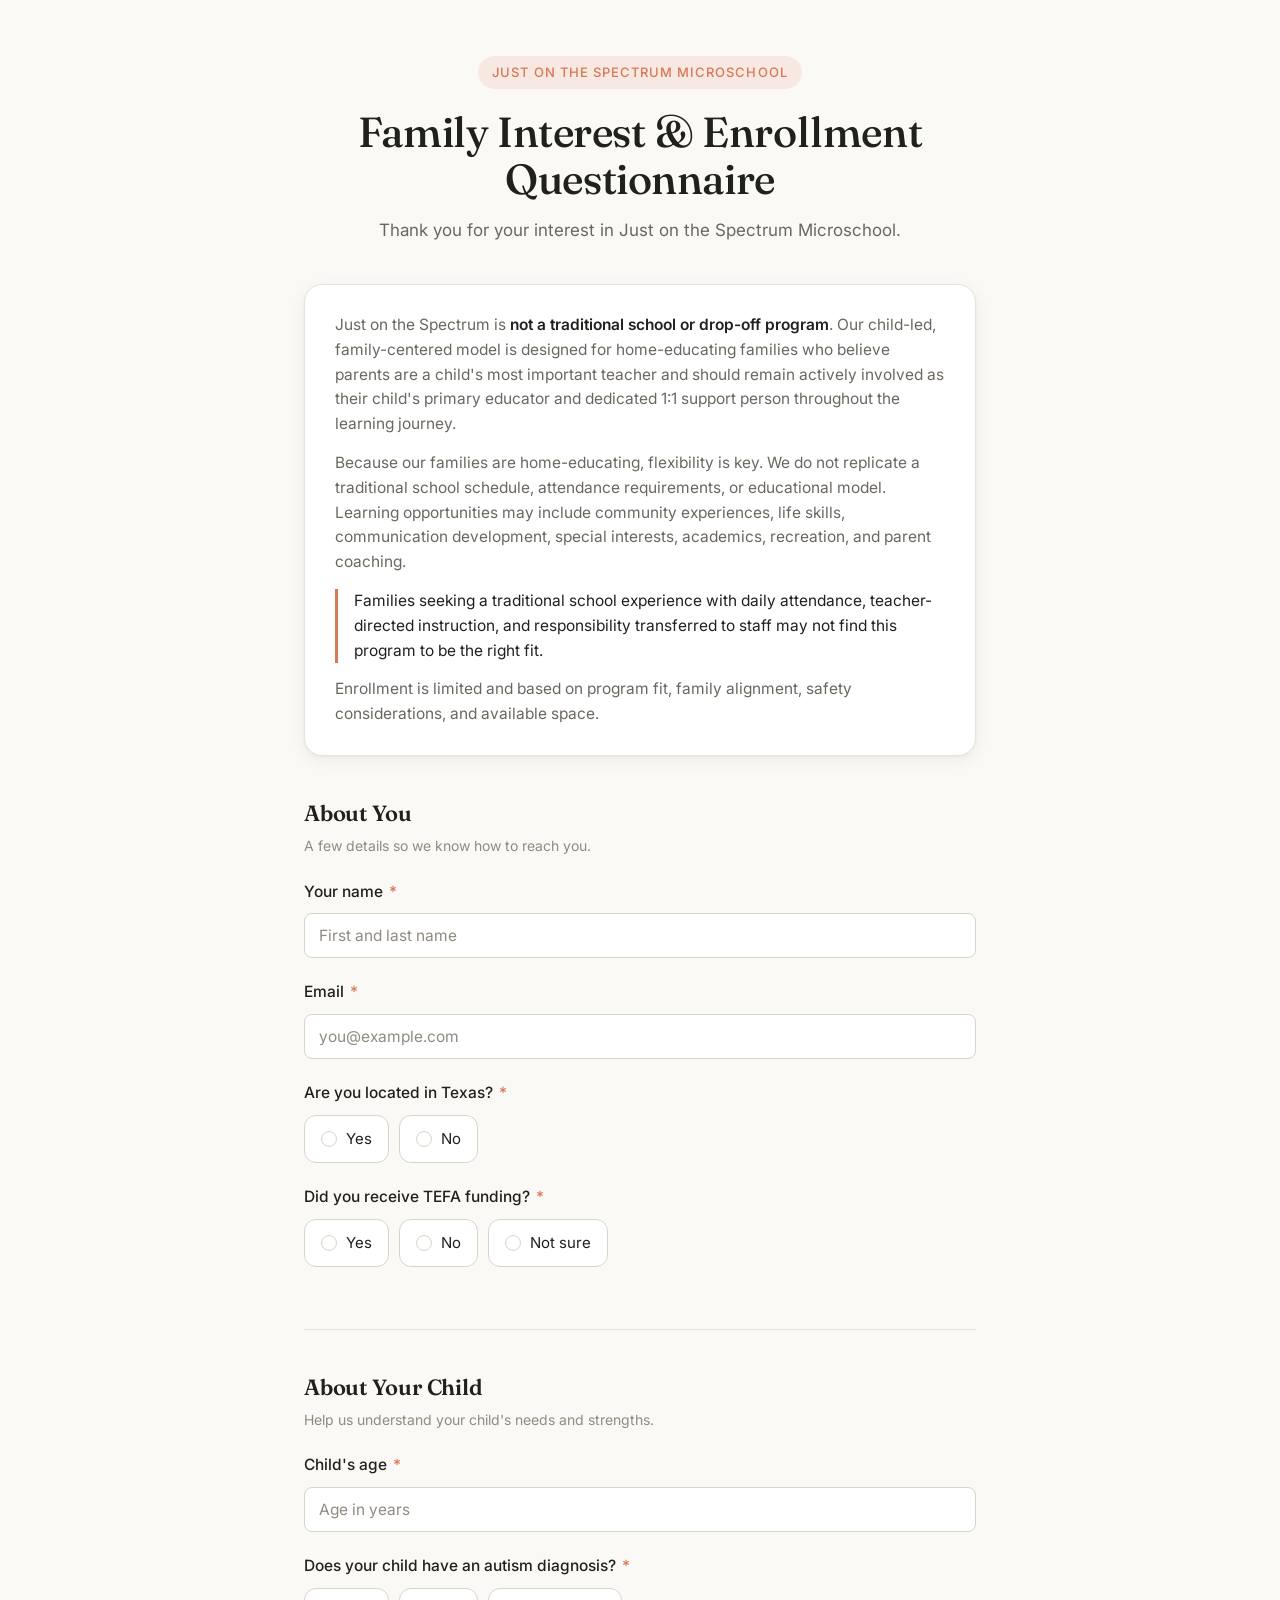
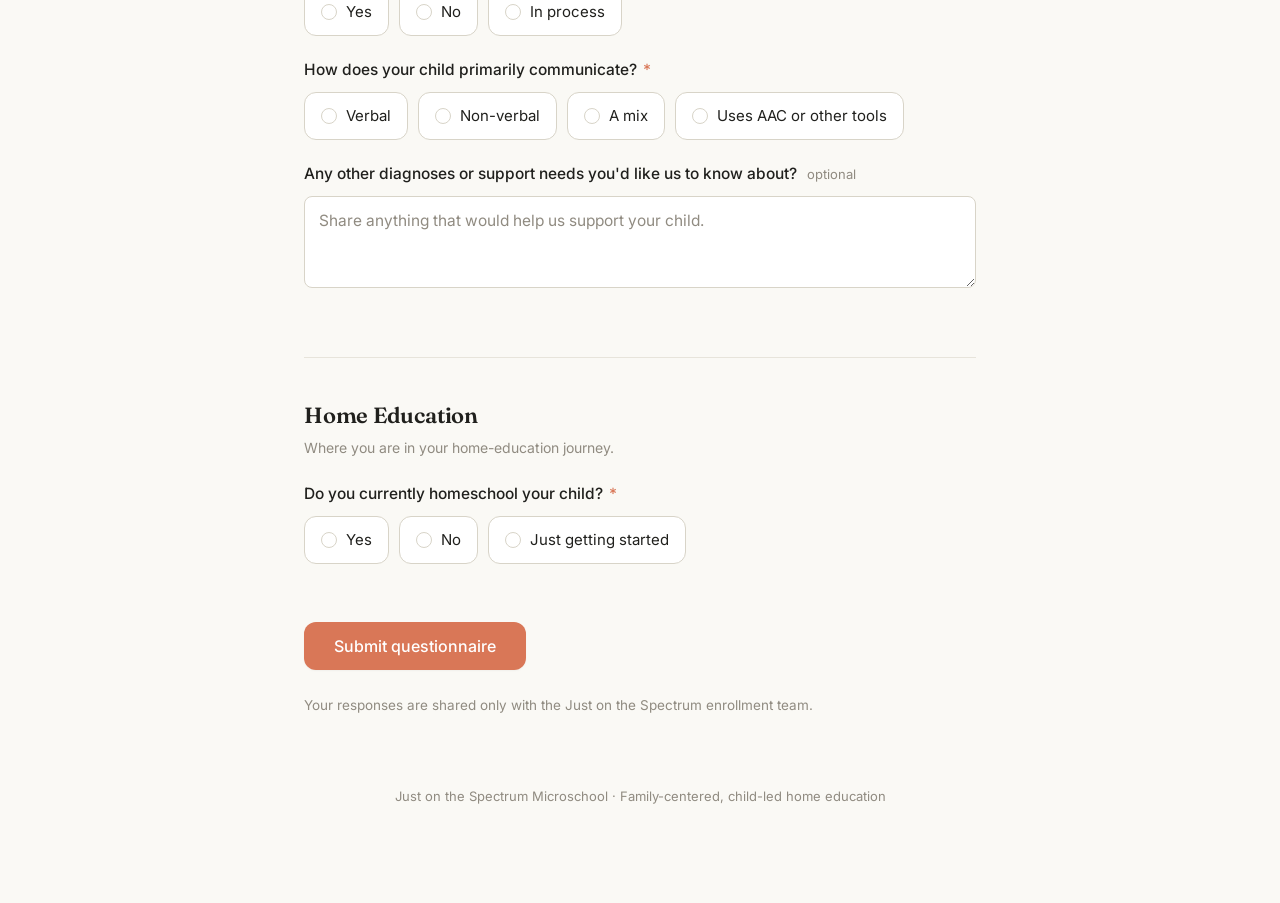
==== index.html @ be4e8361 "Add Family Interest & Enrollment Questionnaire (design.md light mode)" ====
<!DOCTYPE html>
<html lang="en">
<head>
  <meta charset="UTF-8" />
  <meta name="viewport" content="width=device-width, initial-scale=1.0" />
  <title>Family Interest &amp; Enrollment Questionnaire — Just on the Spectrum Microschool</title>
  <link rel="preconnect" href="https://fonts.googleapis.com" />
  <link rel="preconnect" href="https://fonts.gstatic.com" crossorigin />
  <link
    href="https://fonts.googleapis.com/css2?family=Fraunces:opsz,wght@9..144,400;9..144,500;9..144,600&family=Inter:wght@400;450;500;600&display=swap"
    rel="stylesheet"
  />
  <style>
    /* ===== design.md — light mode tokens ===== */
    :root {
      /* Warm paper / Anthropic-flavored neutrals */
      --bg:            #faf9f5;
      --bg-subtle:     #f3f1ea;
      --surface:       #ffffff;
      --surface-alt:   #fbfaf6;

      /* Ink */
      --text:          #20201d;
      --text-muted:    #6b675f;
      --text-faint:    #908b81;

      /* Lines */
      --border:        #e7e4db;
      --border-strong: #d8d4c8;

      /* Claude coral accent */
      --accent:        #d97757;
      --accent-hover:  #c45d3a;
      --accent-soft:   #f7e9e2;
      --accent-ring:   rgba(217, 119, 87, 0.28);

      /* Radii */
      --r-sm: 8px;
      --r-md: 12px;
      --r-lg: 18px;

      /* Shadow */
      --shadow-sm: 0 1px 2px rgba(32, 32, 29, 0.04);
      --shadow-md: 0 4px 16px rgba(32, 32, 29, 0.06), 0 1px 3px rgba(32, 32, 29, 0.05);

      /* Type */
      --font-serif: "Fraunces", Georgia, "Times New Roman", serif;
      --font-sans:  "Inter", system-ui, -apple-system, "Segoe UI", Roboto, sans-serif;
    }

    * { box-sizing: border-box; }

    html { -webkit-text-size-adjust: 100%; }

    body {
      margin: 0;
      font-family: var(--font-sans);
      font-size: 16px;
      line-height: 1.6;
      color: var(--text);
      background: var(--bg);
      -webkit-font-smoothing: antialiased;
      text-rendering: optimizeLegibility;
    }

    .page {
      max-width: 720px;
      margin: 0 auto;
      padding: 56px 24px 96px;
    }

    /* ===== Header ===== */
    .masthead {
      text-align: center;
      margin-bottom: 40px;
    }
    .eyebrow {
      display: inline-block;
      font-size: 13px;
      font-weight: 500;
      letter-spacing: 0.08em;
      text-transform: uppercase;
      color: var(--accent);
      background: var(--accent-soft);
      padding: 6px 14px;
      border-radius: 999px;
      margin-bottom: 20px;
    }
    h1 {
      font-family: var(--font-serif);
      font-weight: 500;
      font-size: clamp(30px, 5vw, 42px);
      line-height: 1.12;
      letter-spacing: -0.01em;
      margin: 0 0 14px;
    }
    .lede {
      color: var(--text-muted);
      font-size: 17px;
      max-width: 52ch;
      margin: 0 auto;
    }

    /* ===== Intro / context card ===== */
    .context {
      background: var(--surface);
      border: 1px solid var(--border);
      border-radius: var(--r-lg);
      box-shadow: var(--shadow-md);
      padding: 28px 30px;
      margin-bottom: 40px;
    }
    .context p {
      margin: 0 0 14px;
      color: var(--text-muted);
      font-size: 15.5px;
    }
    .context p:last-child { margin-bottom: 0; }
    .context strong { color: var(--text); font-weight: 600; }
    .context .note {
      border-left: 3px solid var(--accent);
      padding-left: 16px;
      color: var(--text);
    }

    /* ===== Form ===== */
    form { display: block; }

    fieldset {
      border: none;
      margin: 0 0 36px;
      padding: 0;
    }
    legend {
      font-family: var(--font-serif);
      font-weight: 600;
      font-size: 22px;
      letter-spacing: -0.01em;
      color: var(--text);
      padding: 0;
      margin-bottom: 4px;
    }
    .section-hint {
      color: var(--text-faint);
      font-size: 14px;
      margin: 0 0 22px;
    }

    .field { margin-bottom: 22px; }

    label.q,
    .q-label {
      display: block;
      font-weight: 500;
      font-size: 15.5px;
      color: var(--text);
      margin-bottom: 9px;
    }
    .req { color: var(--accent); margin-left: 2px; }
    .optional {
      color: var(--text-faint);
      font-weight: 400;
      font-size: 13px;
      margin-left: 6px;
    }

    /* Text inputs */
    input[type="text"],
    input[type="email"],
    input[type="number"],
    textarea {
      width: 100%;
      font-family: inherit;
      font-size: 15.5px;
      color: var(--text);
      background: var(--surface);
      border: 1px solid var(--border-strong);
      border-radius: var(--r-sm);
      padding: 12px 14px;
      transition: border-color 0.15s ease, box-shadow 0.15s ease;
    }
    input::placeholder,
    textarea::placeholder { color: var(--text-faint); }
    input:focus,
    textarea:focus {
      outline: none;
      border-color: var(--accent);
      box-shadow: 0 0 0 3px var(--accent-ring);
    }
    textarea { resize: vertical; min-height: 92px; line-height: 1.55; }

    /* Choice groups (radio rendered as soft pills/cards) */
    .choices {
      display: flex;
      flex-wrap: wrap;
      gap: 10px;
    }
    .choice {
      position: relative;
      display: inline-flex;
      align-items: center;
      gap: 9px;
      padding: 11px 16px;
      background: var(--surface);
      border: 1px solid var(--border-strong);
      border-radius: var(--r-md);
      cursor: pointer;
      font-size: 15px;
      color: var(--text);
      transition: border-color 0.15s ease, background 0.15s ease, box-shadow 0.15s ease;
      user-select: none;
    }
    .choice:hover { border-color: var(--accent); }
    .choice input {
      position: absolute;
      opacity: 0;
      pointer-events: none;
    }
    .dot {
      width: 16px;
      height: 16px;
      border-radius: 50%;
      border: 1.5px solid var(--border-strong);
      flex: none;
      transition: border-color 0.15s ease, box-shadow 0.15s ease;
    }
    .choice:hover .dot { border-color: var(--accent); }
    .choice input:checked ~ .dot {
      border-color: var(--accent);
      background: var(--accent);
      box-shadow: inset 0 0 0 3px var(--surface);
    }
    .choice:has(input:checked) {
      border-color: var(--accent);
      background: var(--accent-soft);
      box-shadow: 0 0 0 1px var(--accent);
    }
    .choice input:focus-visible ~ .dot {
      box-shadow: 0 0 0 3px var(--accent-ring);
    }

    /* Conditional / dependent field accent */
    .conditional {
      border-left: 2px solid var(--accent-soft);
      padding-left: 18px;
      margin-left: 2px;
    }

    /* Submit */
    .actions {
      display: flex;
      flex-direction: column;
      align-items: flex-start;
      gap: 12px;
      margin-top: 8px;
    }
    button[type="submit"] {
      font-family: inherit;
      font-size: 16px;
      font-weight: 500;
      color: #fff;
      background: var(--accent);
      border: none;
      border-radius: var(--r-md);
      padding: 14px 30px;
      cursor: pointer;
      box-shadow: var(--shadow-sm);
      transition: background 0.15s ease, transform 0.05s ease;
    }
    button[type="submit"]:hover { background: var(--accent-hover); }
    button[type="submit"]:active { transform: translateY(1px); }
    button[type="submit"]:focus-visible {
      outline: none;
      box-shadow: 0 0 0 3px var(--accent-ring);
    }
    .privacy {
      color: var(--text-faint);
      font-size: 13.5px;
    }

    hr.divider {
      border: none;
      border-top: 1px solid var(--border);
      margin: 40px 0;
    }

    footer {
      text-align: center;
      color: var(--text-faint);
      font-size: 13px;
      margin-top: 56px;
    }

    @media (max-width: 520px) {
      .page { padding: 36px 18px 72px; }
      .context { padding: 22px 20px; }
      .choices { gap: 8px; }
    }
  </style>
</head>
<body>
  <main class="page">
    <header class="masthead">
      <span class="eyebrow">Just on the Spectrum Microschool</span>
      <h1>Family Interest &amp; Enrollment Questionnaire</h1>
      <p class="lede">
        Thank you for your interest in Just on the Spectrum Microschool.
      </p>
    </header>

    <section class="context" aria-label="About our program">
      <p>
        Just on the Spectrum is <strong>not a traditional school or drop-off
        program</strong>. Our child-led, family-centered model is designed for
        home-educating families who believe parents are a child's most important
        teacher and should remain actively involved as their child's primary
        educator and dedicated 1:1 support person throughout the learning journey.
      </p>
      <p>
        Because our families are home-educating, flexibility is key. We do not
        replicate a traditional school schedule, attendance requirements, or
        educational model. Learning opportunities may include community
        experiences, life skills, communication development, special interests,
        academics, recreation, and parent coaching.
      </p>
      <p class="note">
        Families seeking a traditional school experience with daily attendance,
        teacher-directed instruction, and responsibility transferred to staff may
        not find this program to be the right fit.
      </p>
      <p>
        Enrollment is limited and based on program fit, family alignment, safety
        considerations, and available space.
      </p>
    </section>

    <form id="questionnaire" novalidate>
      <!-- ============ ABOUT YOU ============ -->
      <fieldset>
        <legend>About You</legend>
        <p class="section-hint">A few details so we know how to reach you.</p>

        <div class="field">
          <label class="q" for="name">Your name <span class="req">*</span></label>
          <input type="text" id="name" name="name" autocomplete="name"
                 placeholder="First and last name" required />
        </div>

        <div class="field">
          <label class="q" for="email">Email <span class="req">*</span></label>
          <input type="email" id="email" name="email" autocomplete="email"
                 placeholder="you@example.com" required />
        </div>

        <div class="field">
          <span class="q-label">Are you located in Texas? <span class="req">*</span></span>
          <div class="choices" role="radiogroup" aria-label="Located in Texas">
            <label class="choice"><input type="radio" name="in_texas" value="Yes" required /><span class="dot"></span>Yes</label>
            <label class="choice"><input type="radio" name="in_texas" value="No" /><span class="dot"></span>No</label>
          </div>
        </div>

        <div class="field">
          <span class="q-label">Did you receive TEFA funding? <span class="req">*</span></span>
          <div class="choices" role="radiogroup" aria-label="TEFA funding">
            <label class="choice"><input type="radio" name="tefa" value="Yes" required /><span class="dot"></span>Yes</label>
            <label class="choice"><input type="radio" name="tefa" value="No" /><span class="dot"></span>No</label>
            <label class="choice"><input type="radio" name="tefa" value="Not sure" /><span class="dot"></span>Not sure</label>
          </div>
        </div>

        <div class="field conditional" id="tefa_amount_wrap" hidden>
          <label class="q" for="tefa_amount">If yes, what amount were you awarded?</label>
          <input type="text" id="tefa_amount" name="tefa_amount"
                 inputmode="numeric" placeholder="e.g. $10,000" />
        </div>
      </fieldset>

      <hr class="divider" />

      <!-- ============ ABOUT YOUR CHILD ============ -->
      <fieldset>
        <legend>About Your Child</legend>
        <p class="section-hint">Help us understand your child's needs and strengths.</p>

        <div class="field">
          <label class="q" for="child_age">Child's age <span class="req">*</span></label>
          <input type="number" id="child_age" name="child_age" min="0" max="22"
                 placeholder="Age in years" required />
        </div>

        <div class="field">
          <span class="q-label">Does your child have an autism diagnosis? <span class="req">*</span></span>
          <div class="choices" role="radiogroup" aria-label="Autism diagnosis">
            <label class="choice"><input type="radio" name="autism_dx" value="Yes" required /><span class="dot"></span>Yes</label>
            <label class="choice"><input type="radio" name="autism_dx" value="No" /><span class="dot"></span>No</label>
            <label class="choice"><input type="radio" name="autism_dx" value="In process" /><span class="dot"></span>In process</label>
          </div>
        </div>

        <div class="field conditional" id="support_level_wrap" hidden>
          <span class="q-label">If yes, what support level? <span class="optional">optional</span></span>
          <div class="choices" role="radiogroup" aria-label="Support level">
            <label class="choice"><input type="radio" name="support_level" value="Level 1" /><span class="dot"></span>Level 1</label>
            <label class="choice"><input type="radio" name="support_level" value="Level 2" /><span class="dot"></span>Level 2</label>
            <label class="choice"><input type="radio" name="support_level" value="Level 3" /><span class="dot"></span>Level 3</label>
            <label class="choice"><input type="radio" name="support_level" value="Not sure" /><span class="dot"></span>Not sure</label>
          </div>
        </div>

        <div class="field">
          <span class="q-label">How does your child primarily communicate? <span class="req">*</span></span>
          <div class="choices" role="radiogroup" aria-label="Communication">
            <label class="choice"><input type="radio" name="communication" value="Verbal" required /><span class="dot"></span>Verbal</label>
            <label class="choice"><input type="radio" name="communication" value="Non-verbal" /><span class="dot"></span>Non-verbal</label>
            <label class="choice"><input type="radio" name="communication" value="A mix" /><span class="dot"></span>A mix</label>
            <label class="choice"><input type="radio" name="communication" value="Uses AAC or other tools" /><span class="dot"></span>Uses AAC or other tools</label>
          </div>
        </div>

        <div class="field">
          <label class="q" for="other_dx">
            Any other diagnoses or support needs you'd like us to know about?
            <span class="optional">optional</span>
          </label>
          <textarea id="other_dx" name="other_dx"
                    placeholder="Share anything that would help us support your child."></textarea>
        </div>
      </fieldset>

      <hr class="divider" />

      <!-- ============ HOME EDUCATION ============ -->
      <fieldset>
        <legend>Home Education</legend>
        <p class="section-hint">Where you are in your home-education journey.</p>

        <div class="field">
          <span class="q-label">Do you currently homeschool your child? <span class="req">*</span></span>
          <div class="choices" role="radiogroup" aria-label="Currently homeschool">
            <label class="choice"><input type="radio" name="homeschool" value="Yes" required /><span class="dot"></span>Yes</label>
            <label class="choice"><input type="radio" name="homeschool" value="No" /><span class="dot"></span>No</label>
            <label class="choice"><input type="radio" name="homeschool" value="Just getting started" /><span class="dot"></span>Just getting started</label>
          </div>
        </div>

        <div class="field conditional" id="homeschool_length_wrap" hidden>
          <span class="q-label">If yes, how long?</span>
          <div class="choices" role="radiogroup" aria-label="How long homeschooling">
            <label class="choice"><input type="radio" name="homeschool_length" value="Less than a year" /><span class="dot"></span>Less than a year</label>
            <label class="choice"><input type="radio" name="homeschool_length" value="1–2 years" /><span class="dot"></span>1–2 years</label>
            <label class="choice"><input type="radio" name="homeschool_length" value="3+ years" /><span class="dot"></span>3+ years</label>
          </div>
        </div>
      </fieldset>

      <div class="actions">
        <button type="submit">Submit questionnaire</button>
        <p class="privacy">Your responses are shared only with the Just on the Spectrum enrollment team.</p>
      </div>
    </form>

    <footer>
      Just on the Spectrum Microschool · Family-centered, child-led home education
    </footer>
  </main>

  <script>
    // Show/hide dependent fields based on prior answers.
    function toggle(triggerName, wrapId, showValues) {
      var wrap = document.getElementById(wrapId);
      document.querySelectorAll('input[name="' + triggerName + '"]').forEach(function (input) {
        input.addEventListener('change', function () {
          var show = showValues.indexOf(input.value) !== -1 && input.checked;
          wrap.hidden = !show;
          if (!show) {
            // Clear any selection/value inside the hidden block.
            wrap.querySelectorAll('input, textarea').forEach(function (el) {
              if (el.type === 'radio' || el.type === 'checkbox') el.checked = false;
              else el.value = '';
            });
          }
        });
      });
    }

    toggle('tefa', 'tefa_amount_wrap', ['Yes']);
    toggle('autism_dx', 'support_level_wrap', ['Yes']);
    toggle('homeschool', 'homeschool_length_wrap', ['Yes']);

    // Basic submit handling (no backend wired up yet).
    document.getElementById('questionnaire').addEventListener('submit', function (e) {
      e.preventDefault();
      var form = e.target;

      // Native validation for required fields.
      if (!form.checkValidity()) {
        form.reportValidity();
        return;
      }

      var btn = form.querySelector('button[type="submit"]');
      btn.textContent = 'Thank you — submitted!';
      btn.disabled = true;
      btn.style.background = 'var(--accent-hover)';
    });
  </script>
</body>
</html>
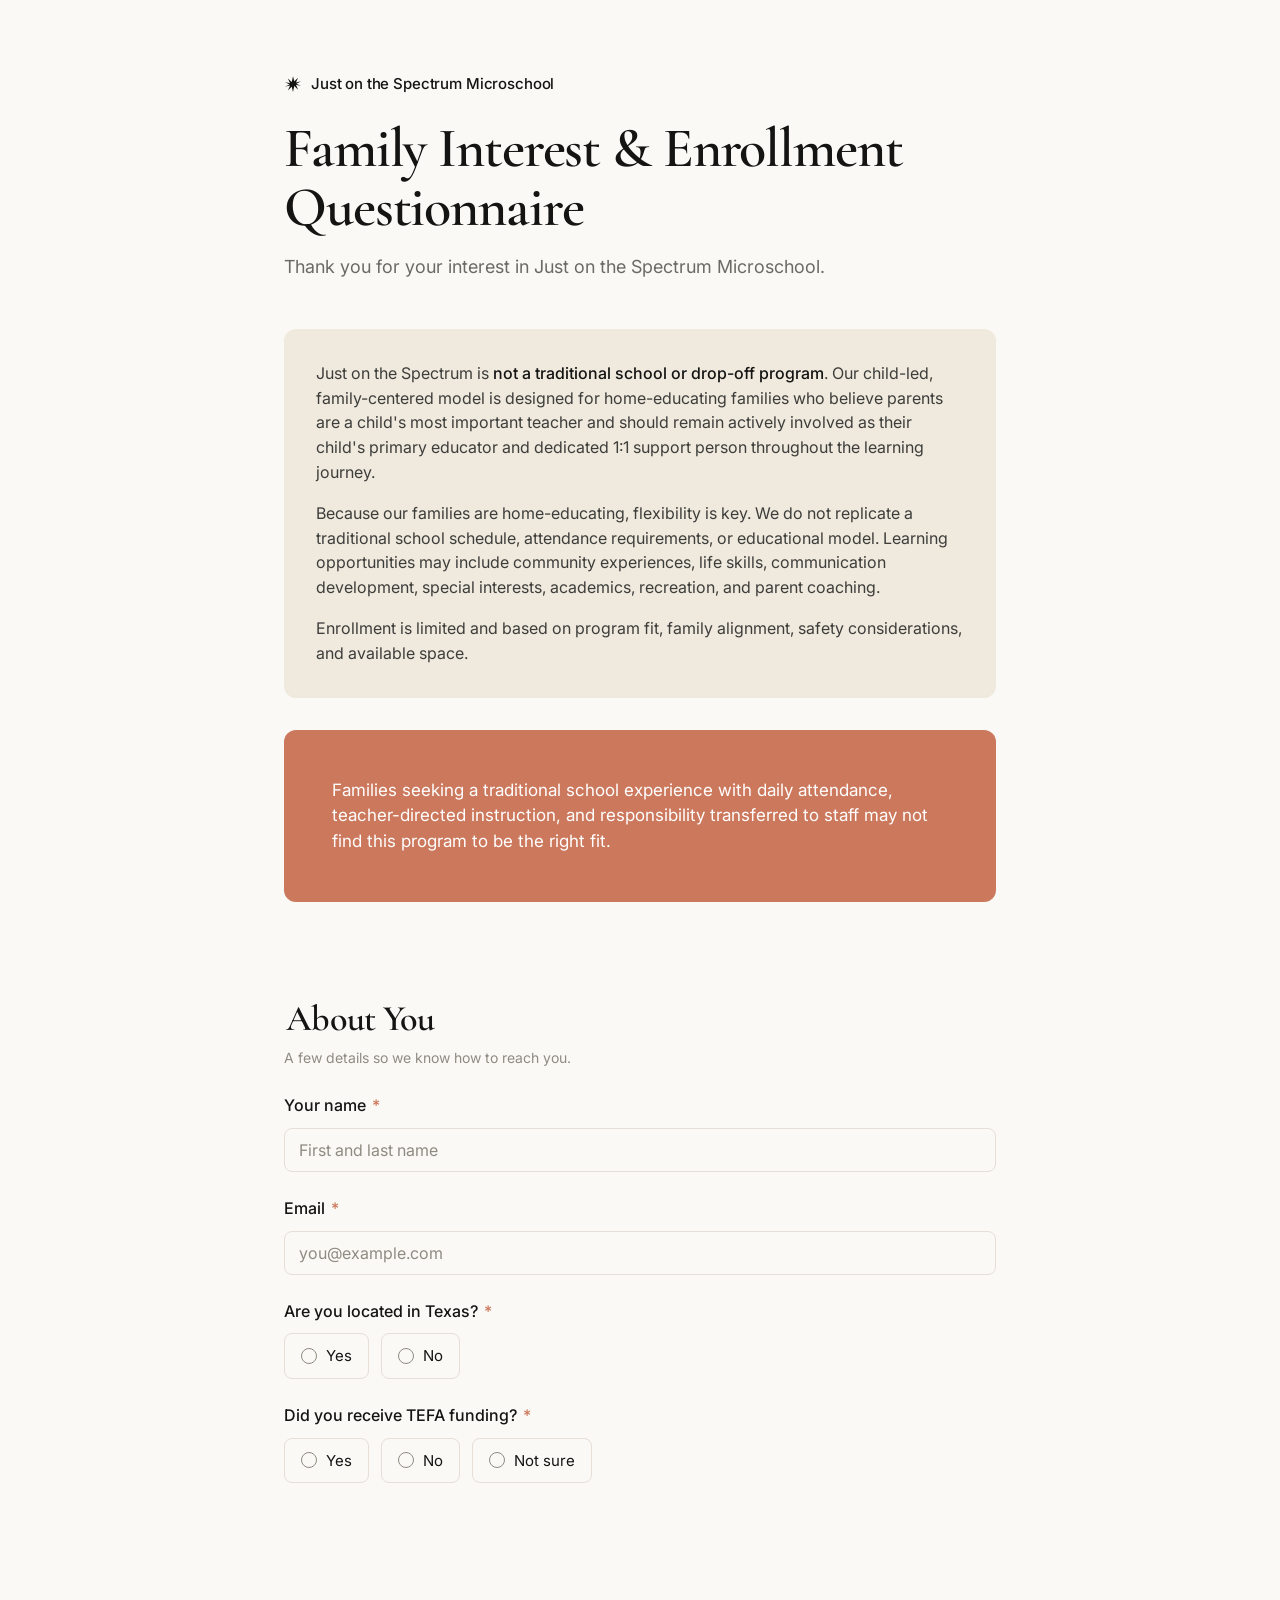
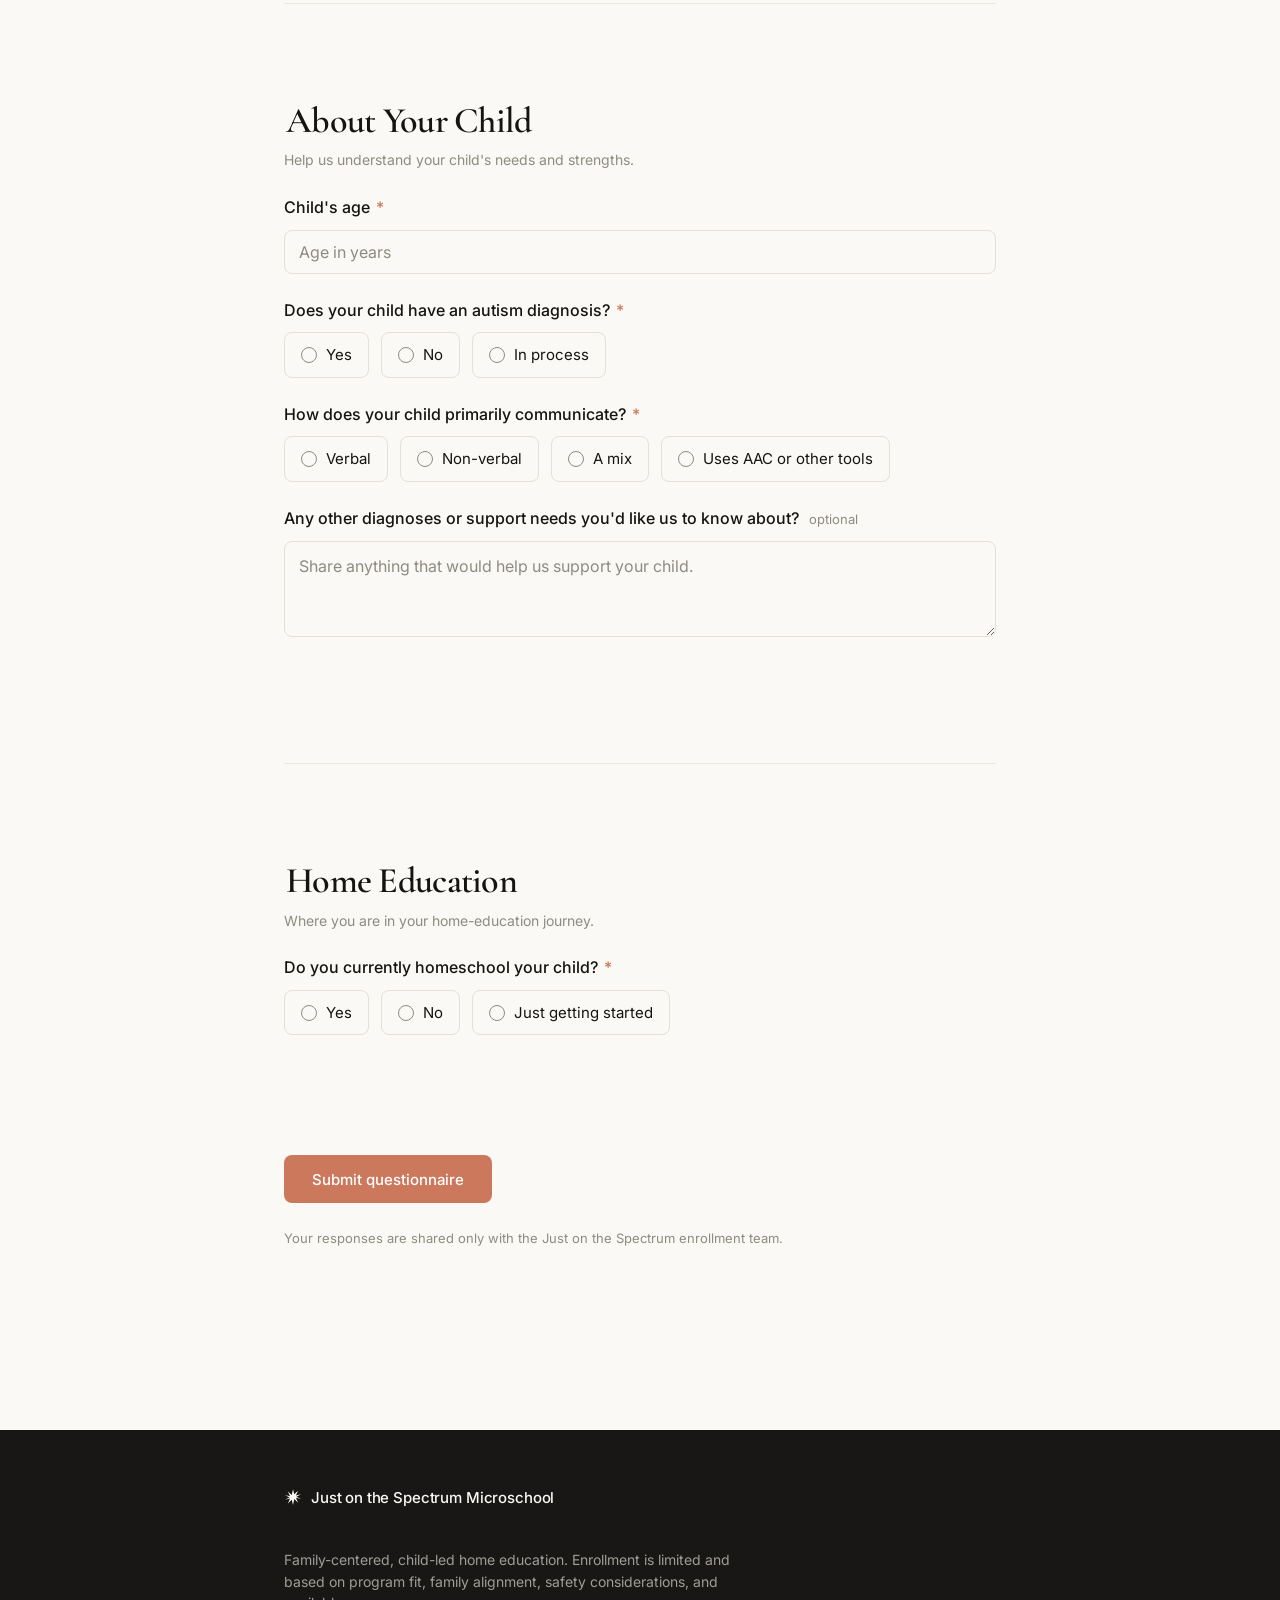
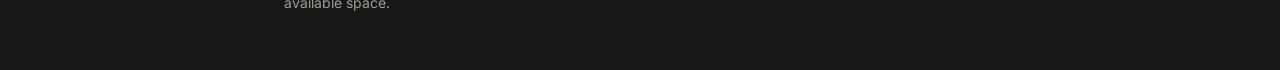
==== commit d71da838: "Align questionnaire to design.md spec: exact tokens, Cormorant display, coral callout, dark footer" ====
--- a/index.html
+++ b/index.html
@@ -7,210 +7,244 @@
   <link rel="preconnect" href="https://fonts.googleapis.com" />
   <link rel="preconnect" href="https://fonts.gstatic.com" crossorigin />
   <link
-    href="https://fonts.googleapis.com/css2?family=Fraunces:opsz,wght@9..144,400;9..144,500;9..144,600&family=Inter:wght@400;450;500;600&display=swap"
+    href="https://fonts.googleapis.com/css2?family=Cormorant+Garamond:wght@500;600&family=Inter:wght@400;500&display=swap"
     rel="stylesheet"
   />
   <style>
-    /* ===== design.md — light mode tokens ===== */
+    /* ============================================================
+       design.md — Claude.com system · light mode
+       Cream canvas · coral primary · dark navy footer
+       ============================================================ */
     :root {
-      /* Warm paper / Anthropic-flavored neutrals */
-      --bg:            #faf9f5;
-      --bg-subtle:     #f3f1ea;
-      --surface:       #ffffff;
-      --surface-alt:   #fbfaf6;
-
-      /* Ink */
-      --text:          #20201d;
-      --text-muted:    #6b675f;
-      --text-faint:    #908b81;
+      /* Brand & accent */
+      --primary:            #cc785c;
+      --primary-active:     #a9583e;
+      --primary-disabled:   #e6dfd8;
+
+      /* Surfaces */
+      --canvas:             #faf9f5;
+      --surface-soft:       #f5f0e8;
+      --surface-card:       #efe9de;
+      --surface-cream-strong:#e8e0d2;
+      --surface-dark:       #181715;
+      --surface-dark-elevated:#252320;
 
       /* Lines */
-      --border:        #e7e4db;
-      --border-strong: #d8d4c8;
-
-      /* Claude coral accent */
-      --accent:        #d97757;
-      --accent-hover:  #c45d3a;
-      --accent-soft:   #f7e9e2;
-      --accent-ring:   rgba(217, 119, 87, 0.28);
-
-      /* Radii */
-      --r-sm: 8px;
-      --r-md: 12px;
-      --r-lg: 18px;
-
-      /* Shadow */
-      --shadow-sm: 0 1px 2px rgba(32, 32, 29, 0.04);
-      --shadow-md: 0 4px 16px rgba(32, 32, 29, 0.06), 0 1px 3px rgba(32, 32, 29, 0.05);
+      --hairline:           #e6dfd8;
+      --hairline-soft:      #ebe6df;
+
+      /* Text */
+      --ink:                #141413;
+      --body-strong:        #252523;
+      --body:               #3d3d3a;
+      --muted:              #6c6a64;
+      --muted-soft:         #8e8b82;
+      --on-primary:         #ffffff;
+      --on-dark:            #faf9f5;
+      --on-dark-soft:       #a09d96;
+
+      /* Semantic */
+      --error:              #c64545;
+
+      /* Radius */
+      --r-sm: 6px;
+      --r-md: 8px;
+      --r-lg: 12px;
+      --r-xl: 16px;
+      --r-pill: 9999px;
+
+      /* Spacing (4px base) */
+      --s-xs: 8px;
+      --s-sm: 12px;
+      --s-md: 16px;
+      --s-lg: 24px;
+      --s-xl: 32px;
+      --s-xxl: 48px;
+      --s-section: 96px;
 
       /* Type */
-      --font-serif: "Fraunces", Georgia, "Times New Roman", serif;
-      --font-sans:  "Inter", system-ui, -apple-system, "Segoe UI", Roboto, sans-serif;
+      --font-display: "Cormorant Garamond", "Tiempos Headline", Garamond, "Times New Roman", serif;
+      --font-sans:    "Inter", -apple-system, BlinkMacSystemFont, "Segoe UI", Roboto, sans-serif;
+
+      --ring: 0 0 0 3px rgba(204, 120, 92, 0.15);
     }
 
     * { box-sizing: border-box; }
-
     html { -webkit-text-size-adjust: 100%; }
 
     body {
       margin: 0;
       font-family: var(--font-sans);
-      font-size: 16px;
-      line-height: 1.6;
-      color: var(--text);
-      background: var(--bg);
+      font-size: 16px;       /* body-md */
+      line-height: 1.55;
+      color: var(--body);
+      background: var(--canvas);
       -webkit-font-smoothing: antialiased;
       text-rendering: optimizeLegibility;
     }
 
     .page {
-      max-width: 720px;
+      max-width: 760px;
       margin: 0 auto;
-      padding: 56px 24px 96px;
-    }
-
-    /* ===== Header ===== */
-    .masthead {
-      text-align: center;
-      margin-bottom: 40px;
-    }
-    .eyebrow {
-      display: inline-block;
-      font-size: 13px;
+      padding: 72px 24px;
+    }
+
+    /* ===== Display headings — Cormorant serif, weight 500/600, negative tracking ===== */
+    h1, h2, legend {
+      font-family: var(--font-display);
+      font-weight: 600;
+      color: var(--ink);
+      margin: 0;
+    }
+
+    /* ===== Masthead ===== */
+    .masthead { margin-bottom: var(--s-xxl); }
+
+    .wordmark {
+      display: inline-flex;
+      align-items: center;
+      gap: 9px;
+      margin-bottom: var(--s-lg);
+    }
+    .spike { width: 18px; height: 18px; color: var(--ink); flex: none; }
+    .wordmark span {
+      font-family: var(--font-sans);
+      font-size: 15px;
       font-weight: 500;
-      letter-spacing: 0.08em;
-      text-transform: uppercase;
-      color: var(--accent);
-      background: var(--accent-soft);
-      padding: 6px 14px;
-      border-radius: 999px;
-      margin-bottom: 20px;
-    }
+      letter-spacing: -0.01em;
+      color: var(--ink);
+    }
+
     h1 {
-      font-family: var(--font-serif);
-      font-weight: 500;
-      font-size: clamp(30px, 5vw, 42px);
-      line-height: 1.12;
-      letter-spacing: -0.01em;
-      margin: 0 0 14px;
+      font-size: clamp(38px, 6vw, 56px);  /* display-xl-ish */
+      line-height: 1.05;
+      letter-spacing: -0.02em;
+      margin-bottom: var(--s-md);
     }
     .lede {
-      color: var(--text-muted);
+      font-size: 18px;          /* title-md */
+      color: var(--muted);
+      max-width: 54ch;
+      margin: 0;
+    }
+
+    /* ===== Context (cream feature card) — color block, no shadow ===== */
+    .context {
+      background: var(--surface-card);
+      border-radius: var(--r-lg);
+      padding: var(--s-xl);
+      margin-bottom: var(--s-xl);
+    }
+    .context p {
+      margin: 0 0 var(--s-md);
+      color: var(--body);
+      font-size: 16px;
+    }
+    .context p:last-child { margin-bottom: 0; }
+    .context strong { color: var(--ink); font-weight: 500; }
+
+    /* ===== Coral callout card — full-bleed, the one place coral goes generous ===== */
+    .callout {
+      background: var(--primary);
+      color: var(--on-primary);
+      border-radius: var(--r-lg);
+      padding: var(--s-xxl);
+      margin-bottom: var(--s-section);
+    }
+    .callout p {
+      margin: 0;
       font-size: 17px;
-      max-width: 52ch;
-      margin: 0 auto;
-    }
-
-    /* ===== Intro / context card ===== */
-    .context {
-      background: var(--surface);
-      border: 1px solid var(--border);
-      border-radius: var(--r-lg);
-      box-shadow: var(--shadow-md);
-      padding: 28px 30px;
-      margin-bottom: 40px;
-    }
-    .context p {
-      margin: 0 0 14px;
-      color: var(--text-muted);
-      font-size: 15.5px;
-    }
-    .context p:last-child { margin-bottom: 0; }
-    .context strong { color: var(--text); font-weight: 600; }
-    .context .note {
-      border-left: 3px solid var(--accent);
-      padding-left: 16px;
-      color: var(--text);
+      line-height: 1.5;
     }
 
     /* ===== Form ===== */
-    form { display: block; }
-
     fieldset {
       border: none;
-      margin: 0 0 36px;
+      margin: 0 0 var(--s-section);
       padding: 0;
     }
     legend {
-      font-family: var(--font-serif);
-      font-weight: 600;
-      font-size: 22px;
-      letter-spacing: -0.01em;
-      color: var(--text);
-      padding: 0;
-      margin-bottom: 4px;
+      font-size: clamp(28px, 4vw, 36px);  /* display-md */
+      line-height: 1.15;
+      letter-spacing: -0.02em;
+      margin-bottom: var(--s-xs);
     }
     .section-hint {
-      color: var(--text-faint);
+      color: var(--muted-soft);
       font-size: 14px;
-      margin: 0 0 22px;
-    }
-
-    .field { margin-bottom: 22px; }
-
-    label.q,
-    .q-label {
+      margin: 0 0 var(--s-lg);
+    }
+
+    .field { margin-bottom: var(--s-lg); }
+
+    .q-label, label.q {
       display: block;
-      font-weight: 500;
-      font-size: 15.5px;
-      color: var(--text);
-      margin-bottom: 9px;
-    }
-    .req { color: var(--accent); margin-left: 2px; }
+      font-weight: 500;       /* title-sm */
+      font-size: 16px;
+      color: var(--ink);
+      margin-bottom: 10px;
+    }
+    .req { color: var(--primary); margin-left: 2px; }
     .optional {
-      color: var(--text-faint);
+      color: var(--muted-soft);
       font-weight: 400;
       font-size: 13px;
       margin-left: 6px;
     }
 
-    /* Text inputs */
+    /* text-input */
     input[type="text"],
     input[type="email"],
     input[type="number"],
     textarea {
       width: 100%;
       font-family: inherit;
-      font-size: 15.5px;
-      color: var(--text);
-      background: var(--surface);
-      border: 1px solid var(--border-strong);
-      border-radius: var(--r-sm);
-      padding: 12px 14px;
+      font-size: 16px;
+      color: var(--ink);
+      background: var(--canvas);
+      border: 1px solid var(--hairline);
+      border-radius: var(--r-md);
+      padding: 10px 14px;
       transition: border-color 0.15s ease, box-shadow 0.15s ease;
     }
+    input { height: 44px; }
     input::placeholder,
-    textarea::placeholder { color: var(--text-faint); }
+    textarea::placeholder { color: var(--muted-soft); }
     input:focus,
     textarea:focus {
       outline: none;
-      border-color: var(--accent);
-      box-shadow: 0 0 0 3px var(--accent-ring);
-    }
-    textarea { resize: vertical; min-height: 92px; line-height: 1.55; }
-
-    /* Choice groups (radio rendered as soft pills/cards) */
+      border-color: var(--primary);   /* text-input-focused */
+      box-shadow: var(--ring);
+    }
+    textarea {
+      min-height: 96px;
+      line-height: 1.55;
+      resize: vertical;
+      padding: 12px 14px;
+    }
+
+    /* Choice groups — radios as cream selectable tiles */
     .choices {
       display: flex;
       flex-wrap: wrap;
-      gap: 10px;
+      gap: var(--s-sm);
     }
     .choice {
       position: relative;
       display: inline-flex;
       align-items: center;
       gap: 9px;
-      padding: 11px 16px;
-      background: var(--surface);
-      border: 1px solid var(--border-strong);
+      min-height: 44px;
+      padding: 10px 16px;
+      background: var(--canvas);
+      border: 1px solid var(--hairline);
       border-radius: var(--r-md);
       cursor: pointer;
       font-size: 15px;
-      color: var(--text);
-      transition: border-color 0.15s ease, background 0.15s ease, box-shadow 0.15s ease;
+      color: var(--ink);
       user-select: none;
-    }
-    .choice:hover { border-color: var(--accent); }
+      transition: border-color 0.15s ease, background 0.15s ease;
+    }
     .choice input {
       position: absolute;
       opacity: 0;
@@ -220,92 +254,99 @@
       width: 16px;
       height: 16px;
       border-radius: 50%;
-      border: 1.5px solid var(--border-strong);
+      border: 1.5px solid var(--muted-soft);
       flex: none;
-      transition: border-color 0.15s ease, box-shadow 0.15s ease;
-    }
-    .choice:hover .dot { border-color: var(--accent); }
+      transition: border-color 0.15s ease, box-shadow 0.15s ease, background 0.15s ease;
+    }
     .choice input:checked ~ .dot {
-      border-color: var(--accent);
-      background: var(--accent);
-      box-shadow: inset 0 0 0 3px var(--surface);
+      border-color: var(--primary);
+      background: var(--primary);
+      box-shadow: inset 0 0 0 3px var(--canvas);
     }
     .choice:has(input:checked) {
-      border-color: var(--accent);
-      background: var(--accent-soft);
-      box-shadow: 0 0 0 1px var(--accent);
-    }
-    .choice input:focus-visible ~ .dot {
-      box-shadow: 0 0 0 3px var(--accent-ring);
-    }
-
-    /* Conditional / dependent field accent */
+      border-color: var(--primary);
+      background: var(--surface-cream-strong);
+    }
+    .choice input:focus-visible ~ .dot { box-shadow: var(--ring); }
+
+    /* Conditional dependent blocks */
     .conditional {
-      border-left: 2px solid var(--accent-soft);
-      padding-left: 18px;
+      border-left: 1px solid var(--hairline);
+      padding-left: var(--s-lg);
       margin-left: 2px;
     }
 
-    /* Submit */
+    hr.divider {
+      border: none;
+      border-top: 1px solid var(--hairline-soft);
+      margin: 0 0 var(--s-section);
+    }
+
+    /* button-primary */
     .actions {
       display: flex;
       flex-direction: column;
       align-items: flex-start;
-      gap: 12px;
-      margin-top: 8px;
+      gap: var(--s-sm);
     }
     button[type="submit"] {
-      font-family: inherit;
-      font-size: 16px;
+      font-family: var(--font-sans);
+      font-size: 15px;
       font-weight: 500;
-      color: #fff;
-      background: var(--accent);
+      line-height: 1;
+      color: var(--on-primary);
+      background: var(--primary);
       border: none;
       border-radius: var(--r-md);
-      padding: 14px 30px;
+      padding: 0 28px;
+      height: 48px;
       cursor: pointer;
-      box-shadow: var(--shadow-sm);
-      transition: background 0.15s ease, transform 0.05s ease;
-    }
-    button[type="submit"]:hover { background: var(--accent-hover); }
-    button[type="submit"]:active { transform: translateY(1px); }
-    button[type="submit"]:focus-visible {
-      outline: none;
-      box-shadow: 0 0 0 3px var(--accent-ring);
-    }
-    .privacy {
-      color: var(--text-faint);
-      font-size: 13.5px;
-    }
-
-    hr.divider {
-      border: none;
-      border-top: 1px solid var(--border);
-      margin: 40px 0;
-    }
-
-    footer {
-      text-align: center;
-      color: var(--text-faint);
-      font-size: 13px;
-      margin-top: 56px;
+      transition: background 0.15s ease;
+    }
+    button[type="submit"]:active { background: var(--primary-active); }
+    button[type="submit"]:hover { background: var(--primary-active); }
+    button[type="submit"]:focus-visible { outline: none; box-shadow: var(--ring); }
+    button[type="submit"]:disabled { background: var(--primary-disabled); color: var(--muted); cursor: default; }
+    .privacy { color: var(--muted-soft); font-size: 13px; }
+
+    /* ===== Dark navy footer — closes the page, never inverts ===== */
+    .site-footer {
+      background: var(--surface-dark);
+      color: var(--on-dark-soft);
+      margin-top: var(--s-section);
+    }
+    .site-footer .inner {
+      max-width: 760px;
+      margin: 0 auto;
+      padding: 56px 24px;
+    }
+    .site-footer .wordmark span,
+    .site-footer .spike { color: var(--on-dark); }
+    .site-footer p {
+      margin: 16px 0 0;
+      font-size: 14px;
+      max-width: 52ch;
     }
 
     @media (max-width: 520px) {
-      .page { padding: 36px 18px 72px; }
-      .context { padding: 22px 20px; }
-      .choices { gap: 8px; }
+      .page { padding: 48px 18px; }
+      .context, .callout { padding: var(--s-lg); }
+      :root { --s-section: 64px; }
     }
   </style>
 </head>
 <body>
   <main class="page">
     <header class="masthead">
-      <span class="eyebrow">Just on the Spectrum Microschool</span>
+      <span class="wordmark">
+        <!-- Anthropic-style 4-spoke radial spike mark -->
+        <svg class="spike" viewBox="0 0 24 24" aria-hidden="true" fill="currentColor">
+          <path d="M12 1.5l1.7 6.9 5.1-4.9-2.9 6.4 6.9-1.6-6.2 3.2 6.2 3.2-6.9-1.6 2.9 6.4-5.1-4.9L12 22.5l-1.7-6.9-5.1 4.9 2.9-6.4-6.9 1.6 6.2-3.2-6.2-3.2 6.9 1.6-2.9-6.4 5.1 4.9z"/>
+        </svg>
+        <span>Just on the Spectrum Microschool</span>
+      </span>
       <h1>Family Interest &amp; Enrollment Questionnaire</h1>
-      <p class="lede">
-        Thank you for your interest in Just on the Spectrum Microschool.
-      </p>
+      <p class="lede">Thank you for your interest in Just on the Spectrum Microschool.</p>
     </header>
 
     <section class="context" aria-label="About our program">
@@ -323,14 +364,17 @@
         experiences, life skills, communication development, special interests,
         academics, recreation, and parent coaching.
       </p>
-      <p class="note">
+      <p>
+        Enrollment is limited and based on program fit, family alignment, safety
+        considerations, and available space.
+      </p>
+    </section>
+
+    <section class="callout" aria-label="Important note about fit">
+      <p>
         Families seeking a traditional school experience with daily attendance,
         teacher-directed instruction, and responsibility transferred to staff may
         not find this program to be the right fit.
-      </p>
-      <p>
-        Enrollment is limited and based on program fit, family alignment, safety
-        considerations, and available space.
       </p>
     </section>
 
@@ -459,14 +503,22 @@
         <p class="privacy">Your responses are shared only with the Just on the Spectrum enrollment team.</p>
       </div>
     </form>
-
-    <footer>
-      Just on the Spectrum Microschool · Family-centered, child-led home education
-    </footer>
   </main>
 
+  <footer class="site-footer">
+    <div class="inner">
+      <span class="wordmark">
+        <svg class="spike" viewBox="0 0 24 24" aria-hidden="true" fill="currentColor">
+          <path d="M12 1.5l1.7 6.9 5.1-4.9-2.9 6.4 6.9-1.6-6.2 3.2 6.2 3.2-6.9-1.6 2.9 6.4-5.1-4.9L12 22.5l-1.7-6.9-5.1 4.9 2.9-6.4-6.9 1.6 6.2-3.2-6.2-3.2 6.9 1.6-2.9-6.4 5.1 4.9z"/>
+        </svg>
+        <span>Just on the Spectrum Microschool</span>
+      </span>
+      <p>Family-centered, child-led home education. Enrollment is limited and based on program fit, family alignment, safety considerations, and available space.</p>
+    </div>
+  </footer>
+
   <script>
-    // Show/hide dependent fields based on prior answers.
+    // Reveal dependent fields based on prior answers; clear them when hidden.
     function toggle(triggerName, wrapId, showValues) {
       var wrap = document.getElementById(wrapId);
       document.querySelectorAll('input[name="' + triggerName + '"]').forEach(function (input) {
@@ -474,7 +526,6 @@
           var show = showValues.indexOf(input.value) !== -1 && input.checked;
           wrap.hidden = !show;
           if (!show) {
-            // Clear any selection/value inside the hidden block.
             wrap.querySelectorAll('input, textarea').forEach(function (el) {
               if (el.type === 'radio' || el.type === 'checkbox') el.checked = false;
               else el.value = '';
@@ -488,21 +539,14 @@
     toggle('autism_dx', 'support_level_wrap', ['Yes']);
     toggle('homeschool', 'homeschool_length_wrap', ['Yes']);
 
-    // Basic submit handling (no backend wired up yet).
+    // No backend wired up yet — validate, then confirm.
     document.getElementById('questionnaire').addEventListener('submit', function (e) {
       e.preventDefault();
       var form = e.target;
-
-      // Native validation for required fields.
-      if (!form.checkValidity()) {
-        form.reportValidity();
-        return;
-      }
-
+      if (!form.checkValidity()) { form.reportValidity(); return; }
       var btn = form.querySelector('button[type="submit"]');
       btn.textContent = 'Thank you — submitted!';
       btn.disabled = true;
-      btn.style.background = 'var(--accent-hover)';
     });
   </script>
 </body>
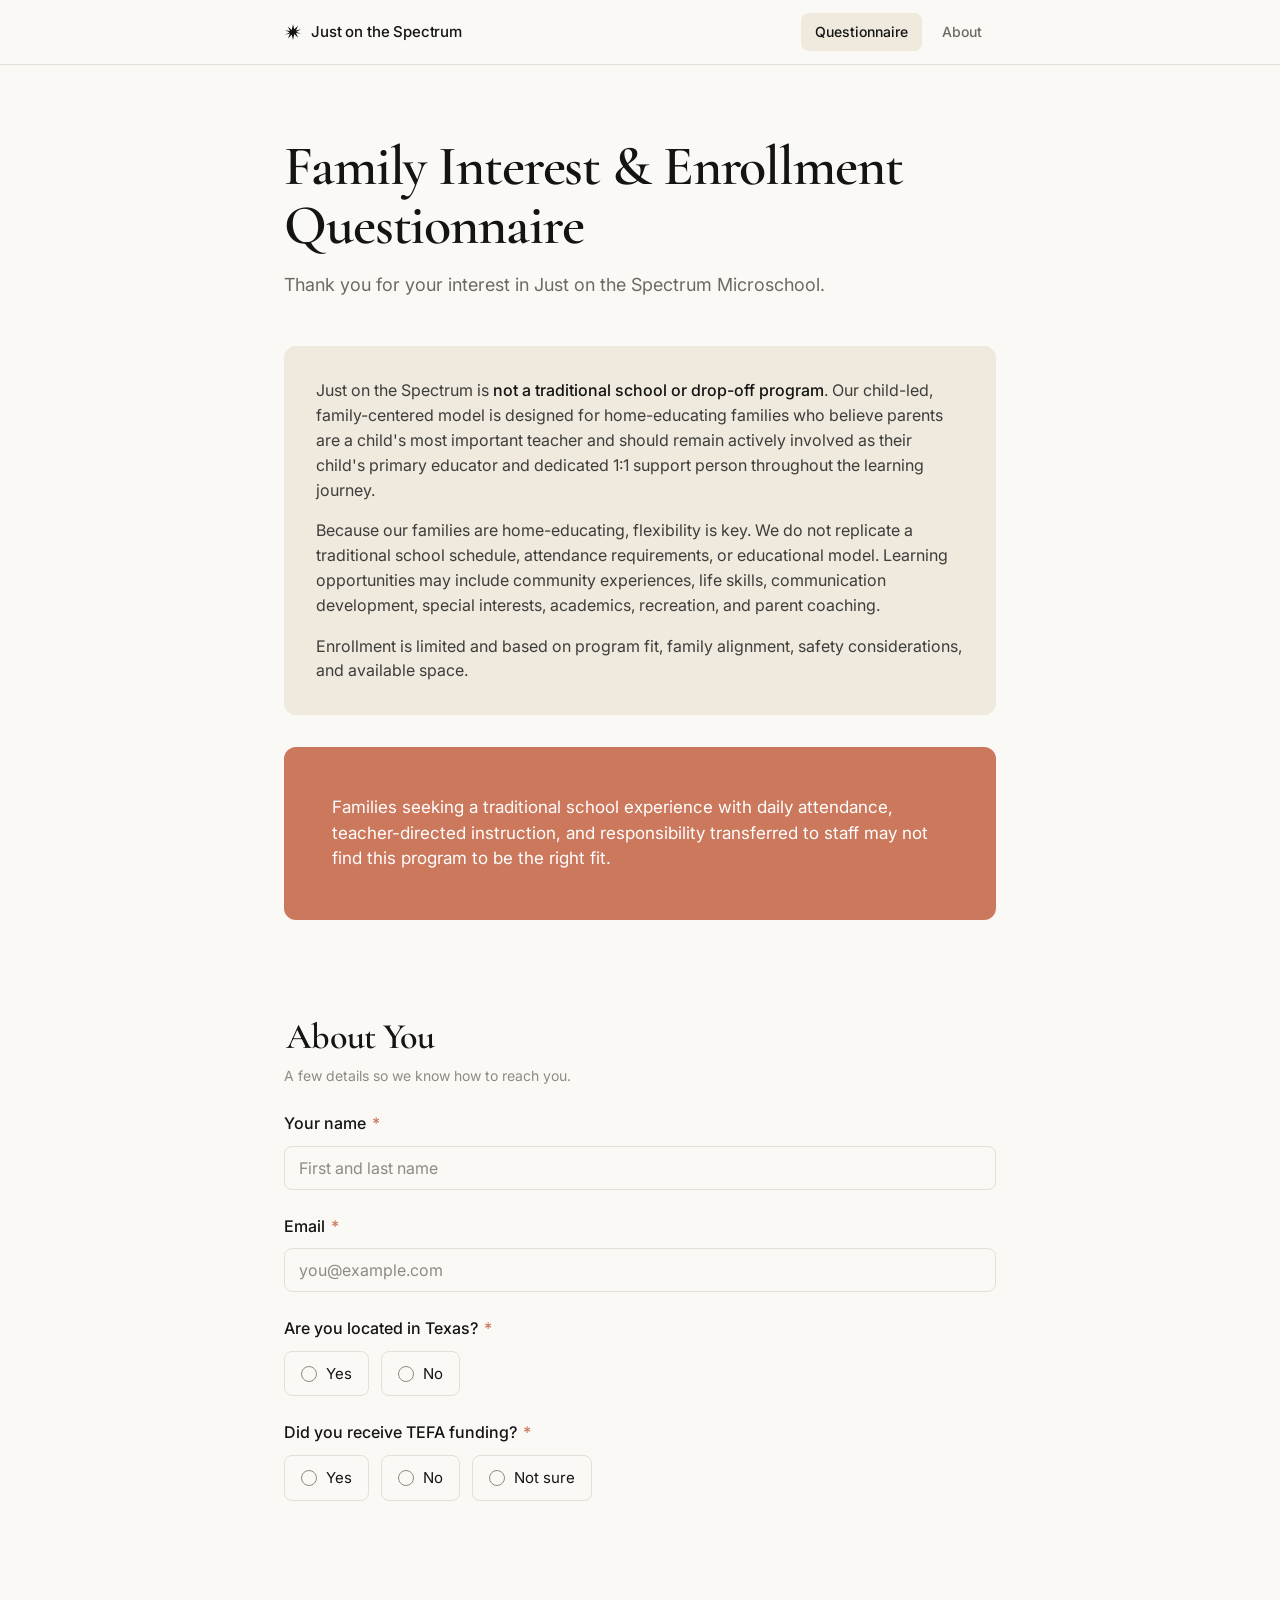
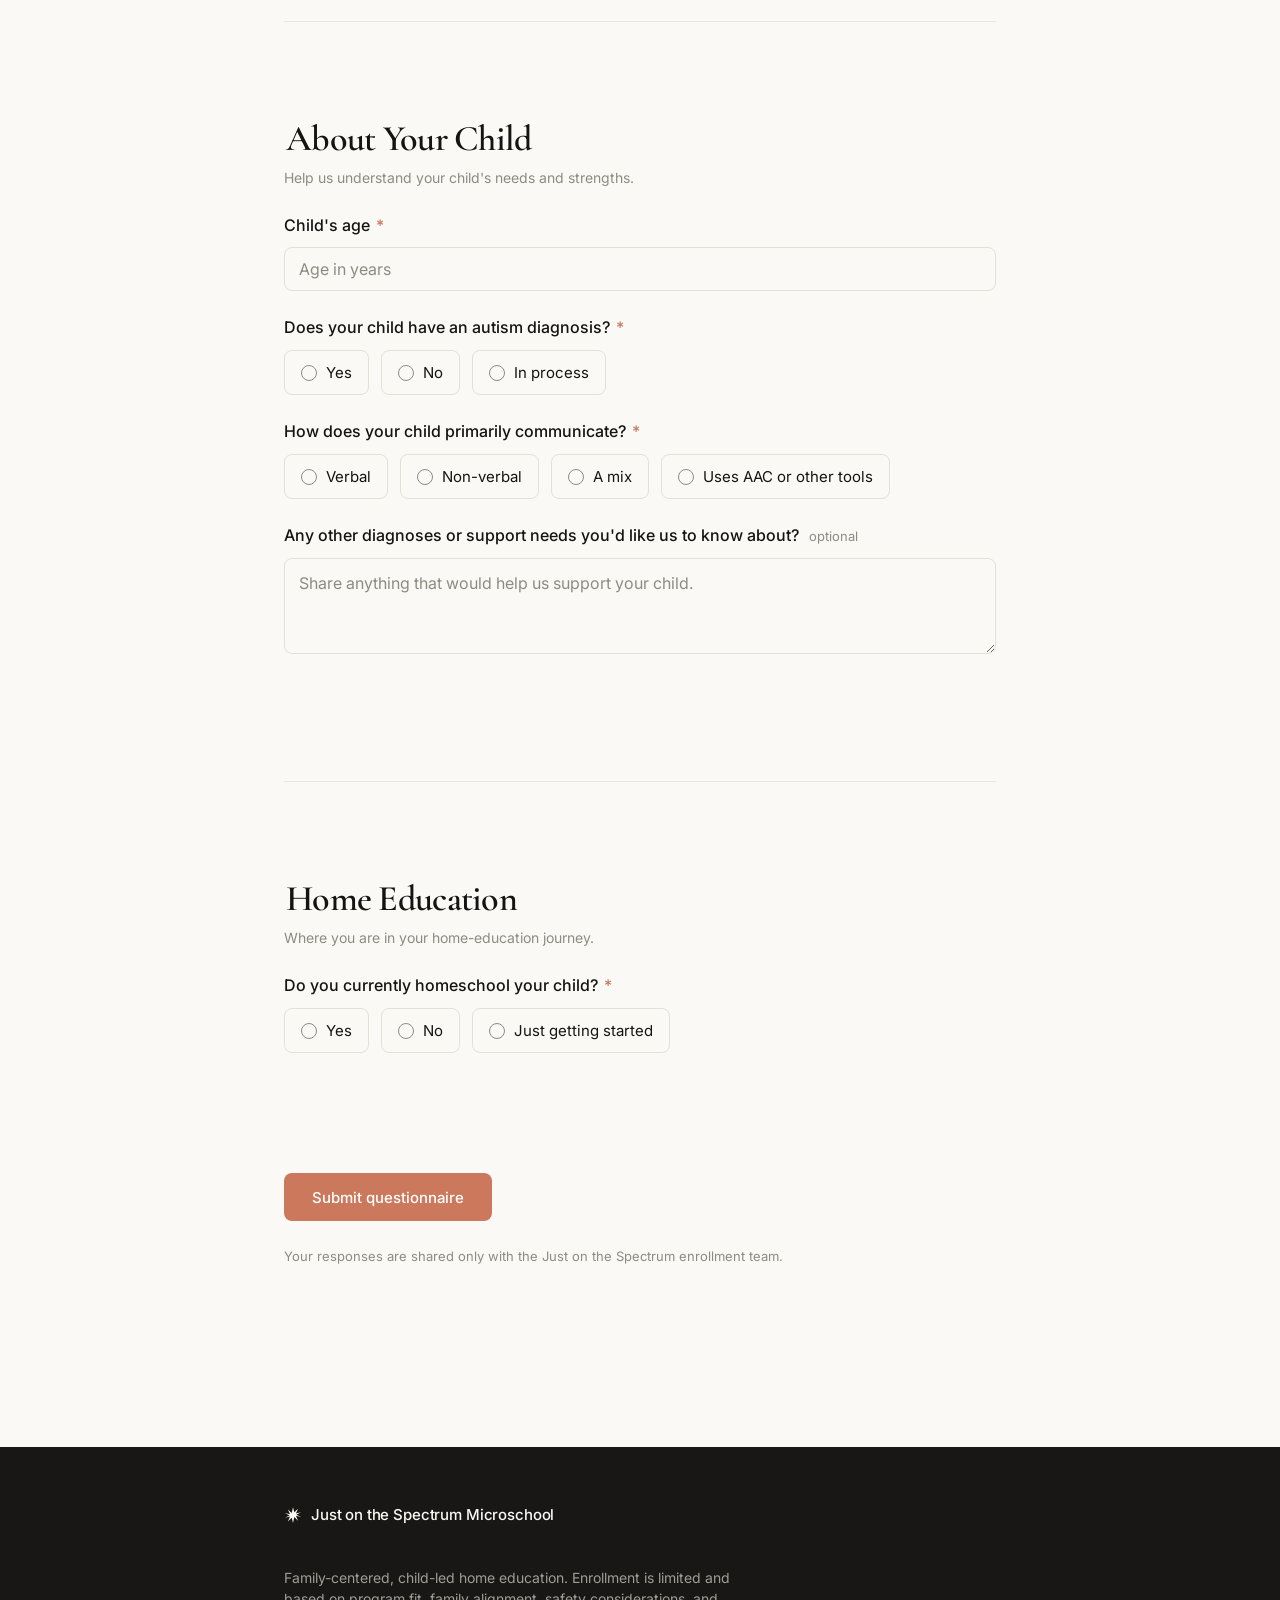
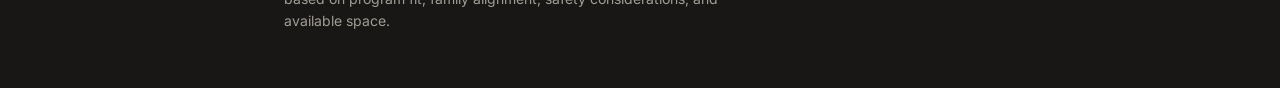
==== commit 5782b178: "Add About page with shared top navigation" ====
--- a/index.html
+++ b/index.html
@@ -89,6 +89,30 @@
       padding: 72px 24px;
     }
 
+    /* ===== Shared top nav ===== */
+    .topnav {
+      position: sticky; top: 0; z-index: 10;
+      background: rgba(250, 249, 245, 0.88); backdrop-filter: blur(8px);
+      border-bottom: 1px solid var(--hairline);
+    }
+    .topnav .inner {
+      max-width: 760px; margin: 0 auto; padding: 0 24px;
+      height: 64px; display: flex; align-items: center; justify-content: space-between;
+    }
+    .brand { display: inline-flex; align-items: center; gap: 9px; text-decoration: none; }
+    .brand span {
+      font-family: var(--font-sans); font-size: 15px; font-weight: 500;
+      letter-spacing: -0.01em; color: var(--ink);
+    }
+    .navlinks { display: flex; gap: 6px; }
+    .navlinks a {
+      font-size: 14px; font-weight: 500; color: var(--muted); text-decoration: none;
+      padding: 8px 14px; border-radius: var(--r-md);
+      transition: background 0.15s ease, color 0.15s ease;
+    }
+    .navlinks a:hover { color: var(--ink); background: var(--surface-card); }
+    .navlinks a[aria-current="page"] { color: var(--ink); background: var(--surface-card); }
+
     /* ===== Display headings — Cormorant serif, weight 500/600, negative tracking ===== */
     h1, h2, legend {
       font-family: var(--font-display);
@@ -336,15 +360,23 @@
   </style>
 </head>
 <body>
-  <main class="page">
-    <header class="masthead">
-      <span class="wordmark">
-        <!-- Anthropic-style 4-spoke radial spike mark -->
+  <div class="topnav">
+    <div class="inner">
+      <a class="brand" href="index.html" aria-label="Just on the Spectrum Microschool — home">
         <svg class="spike" viewBox="0 0 24 24" aria-hidden="true" fill="currentColor">
           <path d="M12 1.5l1.7 6.9 5.1-4.9-2.9 6.4 6.9-1.6-6.2 3.2 6.2 3.2-6.9-1.6 2.9 6.4-5.1-4.9L12 22.5l-1.7-6.9-5.1 4.9 2.9-6.4-6.9 1.6 6.2-3.2-6.2-3.2 6.9 1.6-2.9-6.4 5.1 4.9z"/>
         </svg>
-        <span>Just on the Spectrum Microschool</span>
-      </span>
+        <span>Just on the Spectrum</span>
+      </a>
+      <nav class="navlinks">
+        <a href="index.html" aria-current="page">Questionnaire</a>
+        <a href="about.html">About</a>
+      </nav>
+    </div>
+  </div>
+
+  <main class="page">
+    <header class="masthead">
       <h1>Family Interest &amp; Enrollment Questionnaire</h1>
       <p class="lede">Thank you for your interest in Just on the Spectrum Microschool.</p>
     </header>
@@ -379,6 +411,13 @@
     </section>
 
     <form id="questionnaire" novalidate>
+      <!-- Web3Forms configuration (emails submissions to justonthespectrum@gmail.com) -->
+      <input type="hidden" name="access_key" value="260606d1-ce3f-4ca3-ab49-137dbb2da3db" />
+      <input type="hidden" name="subject" value="New Enrollment Questionnaire — Just on the Spectrum" />
+      <input type="hidden" name="from_name" value="Just on the Spectrum — Website" />
+      <!-- Honeypot: hidden from people, catches bots -->
+      <input type="checkbox" name="botcheck" style="display:none !important" tabindex="-1" autocomplete="off" aria-hidden="true" />
+
       <!-- ============ ABOUT YOU ============ -->
       <fieldset>
         <legend>About You</legend>
@@ -386,7 +425,7 @@
 
         <div class="field">
           <label class="q" for="name">Your name <span class="req">*</span></label>
-          <input type="text" id="name" name="name" autocomplete="name"
+          <input type="text" id="name" name="Your name" autocomplete="name"
                  placeholder="First and last name" required />
         </div>
 
@@ -399,23 +438,23 @@
         <div class="field">
           <span class="q-label">Are you located in Texas? <span class="req">*</span></span>
           <div class="choices" role="radiogroup" aria-label="Located in Texas">
-            <label class="choice"><input type="radio" name="in_texas" value="Yes" required /><span class="dot"></span>Yes</label>
-            <label class="choice"><input type="radio" name="in_texas" value="No" /><span class="dot"></span>No</label>
+            <label class="choice"><input type="radio" name="Located in Texas?" value="Yes" required /><span class="dot"></span>Yes</label>
+            <label class="choice"><input type="radio" name="Located in Texas?" value="No" /><span class="dot"></span>No</label>
           </div>
         </div>
 
         <div class="field">
           <span class="q-label">Did you receive TEFA funding? <span class="req">*</span></span>
           <div class="choices" role="radiogroup" aria-label="TEFA funding">
-            <label class="choice"><input type="radio" name="tefa" value="Yes" required /><span class="dot"></span>Yes</label>
-            <label class="choice"><input type="radio" name="tefa" value="No" /><span class="dot"></span>No</label>
-            <label class="choice"><input type="radio" name="tefa" value="Not sure" /><span class="dot"></span>Not sure</label>
+            <label class="choice"><input type="radio" name="Received TEFA funding?" value="Yes" required /><span class="dot"></span>Yes</label>
+            <label class="choice"><input type="radio" name="Received TEFA funding?" value="No" /><span class="dot"></span>No</label>
+            <label class="choice"><input type="radio" name="Received TEFA funding?" value="Not sure" /><span class="dot"></span>Not sure</label>
           </div>
         </div>
 
         <div class="field conditional" id="tefa_amount_wrap" hidden>
           <label class="q" for="tefa_amount">If yes, what amount were you awarded?</label>
-          <input type="text" id="tefa_amount" name="tefa_amount"
+          <input type="text" id="tefa_amount" name="TEFA amount awarded"
                  inputmode="numeric" placeholder="e.g. $10,000" />
         </div>
       </fieldset>
@@ -429,36 +468,36 @@
 
         <div class="field">
           <label class="q" for="child_age">Child's age <span class="req">*</span></label>
-          <input type="number" id="child_age" name="child_age" min="0" max="22"
+          <input type="number" id="child_age" name="Child's age" min="0" max="22"
                  placeholder="Age in years" required />
         </div>
 
         <div class="field">
           <span class="q-label">Does your child have an autism diagnosis? <span class="req">*</span></span>
           <div class="choices" role="radiogroup" aria-label="Autism diagnosis">
-            <label class="choice"><input type="radio" name="autism_dx" value="Yes" required /><span class="dot"></span>Yes</label>
-            <label class="choice"><input type="radio" name="autism_dx" value="No" /><span class="dot"></span>No</label>
-            <label class="choice"><input type="radio" name="autism_dx" value="In process" /><span class="dot"></span>In process</label>
+            <label class="choice"><input type="radio" name="Autism diagnosis?" value="Yes" required /><span class="dot"></span>Yes</label>
+            <label class="choice"><input type="radio" name="Autism diagnosis?" value="No" /><span class="dot"></span>No</label>
+            <label class="choice"><input type="radio" name="Autism diagnosis?" value="In process" /><span class="dot"></span>In process</label>
           </div>
         </div>
 
         <div class="field conditional" id="support_level_wrap" hidden>
           <span class="q-label">If yes, what support level? <span class="optional">optional</span></span>
           <div class="choices" role="radiogroup" aria-label="Support level">
-            <label class="choice"><input type="radio" name="support_level" value="Level 1" /><span class="dot"></span>Level 1</label>
-            <label class="choice"><input type="radio" name="support_level" value="Level 2" /><span class="dot"></span>Level 2</label>
-            <label class="choice"><input type="radio" name="support_level" value="Level 3" /><span class="dot"></span>Level 3</label>
-            <label class="choice"><input type="radio" name="support_level" value="Not sure" /><span class="dot"></span>Not sure</label>
+            <label class="choice"><input type="radio" name="Autism support level" value="Level 1" /><span class="dot"></span>Level 1</label>
+            <label class="choice"><input type="radio" name="Autism support level" value="Level 2" /><span class="dot"></span>Level 2</label>
+            <label class="choice"><input type="radio" name="Autism support level" value="Level 3" /><span class="dot"></span>Level 3</label>
+            <label class="choice"><input type="radio" name="Autism support level" value="Not sure" /><span class="dot"></span>Not sure</label>
           </div>
         </div>
 
         <div class="field">
           <span class="q-label">How does your child primarily communicate? <span class="req">*</span></span>
           <div class="choices" role="radiogroup" aria-label="Communication">
-            <label class="choice"><input type="radio" name="communication" value="Verbal" required /><span class="dot"></span>Verbal</label>
-            <label class="choice"><input type="radio" name="communication" value="Non-verbal" /><span class="dot"></span>Non-verbal</label>
-            <label class="choice"><input type="radio" name="communication" value="A mix" /><span class="dot"></span>A mix</label>
-            <label class="choice"><input type="radio" name="communication" value="Uses AAC or other tools" /><span class="dot"></span>Uses AAC or other tools</label>
+            <label class="choice"><input type="radio" name="Primary communication" value="Verbal" required /><span class="dot"></span>Verbal</label>
+            <label class="choice"><input type="radio" name="Primary communication" value="Non-verbal" /><span class="dot"></span>Non-verbal</label>
+            <label class="choice"><input type="radio" name="Primary communication" value="A mix" /><span class="dot"></span>A mix</label>
+            <label class="choice"><input type="radio" name="Primary communication" value="Uses AAC or other tools" /><span class="dot"></span>Uses AAC or other tools</label>
           </div>
         </div>
 
@@ -467,7 +506,7 @@
             Any other diagnoses or support needs you'd like us to know about?
             <span class="optional">optional</span>
           </label>
-          <textarea id="other_dx" name="other_dx"
+          <textarea id="other_dx" name="Other diagnoses / support needs"
                     placeholder="Share anything that would help us support your child."></textarea>
         </div>
       </fieldset>
@@ -482,18 +521,18 @@
         <div class="field">
           <span class="q-label">Do you currently homeschool your child? <span class="req">*</span></span>
           <div class="choices" role="radiogroup" aria-label="Currently homeschool">
-            <label class="choice"><input type="radio" name="homeschool" value="Yes" required /><span class="dot"></span>Yes</label>
-            <label class="choice"><input type="radio" name="homeschool" value="No" /><span class="dot"></span>No</label>
-            <label class="choice"><input type="radio" name="homeschool" value="Just getting started" /><span class="dot"></span>Just getting started</label>
+            <label class="choice"><input type="radio" name="Currently homeschooling?" value="Yes" required /><span class="dot"></span>Yes</label>
+            <label class="choice"><input type="radio" name="Currently homeschooling?" value="No" /><span class="dot"></span>No</label>
+            <label class="choice"><input type="radio" name="Currently homeschooling?" value="Just getting started" /><span class="dot"></span>Just getting started</label>
           </div>
         </div>
 
         <div class="field conditional" id="homeschool_length_wrap" hidden>
           <span class="q-label">If yes, how long?</span>
           <div class="choices" role="radiogroup" aria-label="How long homeschooling">
-            <label class="choice"><input type="radio" name="homeschool_length" value="Less than a year" /><span class="dot"></span>Less than a year</label>
-            <label class="choice"><input type="radio" name="homeschool_length" value="1–2 years" /><span class="dot"></span>1–2 years</label>
-            <label class="choice"><input type="radio" name="homeschool_length" value="3+ years" /><span class="dot"></span>3+ years</label>
+            <label class="choice"><input type="radio" name="Length homeschooling" value="Less than a year" /><span class="dot"></span>Less than a year</label>
+            <label class="choice"><input type="radio" name="Length homeschooling" value="1–2 years" /><span class="dot"></span>1–2 years</label>
+            <label class="choice"><input type="radio" name="Length homeschooling" value="3+ years" /><span class="dot"></span>3+ years</label>
           </div>
         </div>
       </fieldset>
@@ -535,18 +574,45 @@
       });
     }
 
-    toggle('tefa', 'tefa_amount_wrap', ['Yes']);
-    toggle('autism_dx', 'support_level_wrap', ['Yes']);
-    toggle('homeschool', 'homeschool_length_wrap', ['Yes']);
-
-    // No backend wired up yet — validate, then confirm.
-    document.getElementById('questionnaire').addEventListener('submit', function (e) {
+    toggle('Received TEFA funding?', 'tefa_amount_wrap', ['Yes']);
+    toggle('Autism diagnosis?', 'support_level_wrap', ['Yes']);
+    toggle('Currently homeschooling?', 'homeschool_length_wrap', ['Yes']);
+
+    // Submit to Web3Forms via fetch so the visitor stays on the page.
+    var form = document.getElementById('questionnaire');
+    form.addEventListener('submit', async function (e) {
       e.preventDefault();
-      var form = e.target;
       if (!form.checkValidity()) { form.reportValidity(); return; }
+
       var btn = form.querySelector('button[type="submit"]');
-      btn.textContent = 'Thank you — submitted!';
+      var label = btn.textContent;
       btn.disabled = true;
+      btn.textContent = 'Submitting…';
+
+      // Personalize the subject line with the family's name.
+      var parent = (form.elements['Your name'].value || '').trim();
+      form.elements['subject'].value = parent
+        ? 'New Enrollment Questionnaire — ' + parent
+        : 'New Enrollment Questionnaire — Just on the Spectrum';
+
+      try {
+        var res = await fetch('https://api.web3forms.com/submit', {
+          method: 'POST',
+          body: new FormData(form)
+        });
+        var data = await res.json();
+        if (res.ok && data.success) {
+          form.querySelector('.actions').innerHTML =
+            '<p style="font-family:var(--font-display);font-size:24px;color:var(--ink);margin:0 0 6px;">Thank you — your questionnaire has been submitted.</p>' +
+            '<p class="privacy">We\'ll be in touch at the email you provided. You can close this page.</p>';
+        } else {
+          throw new Error((data && data.message) || 'Submission failed');
+        }
+      } catch (err) {
+        btn.disabled = false;
+        btn.textContent = label;
+        alert('Sorry — something went wrong submitting the form. Please try again, or email justonthespectrum@gmail.com directly.');
+      }
     });
   </script>
 </body>
